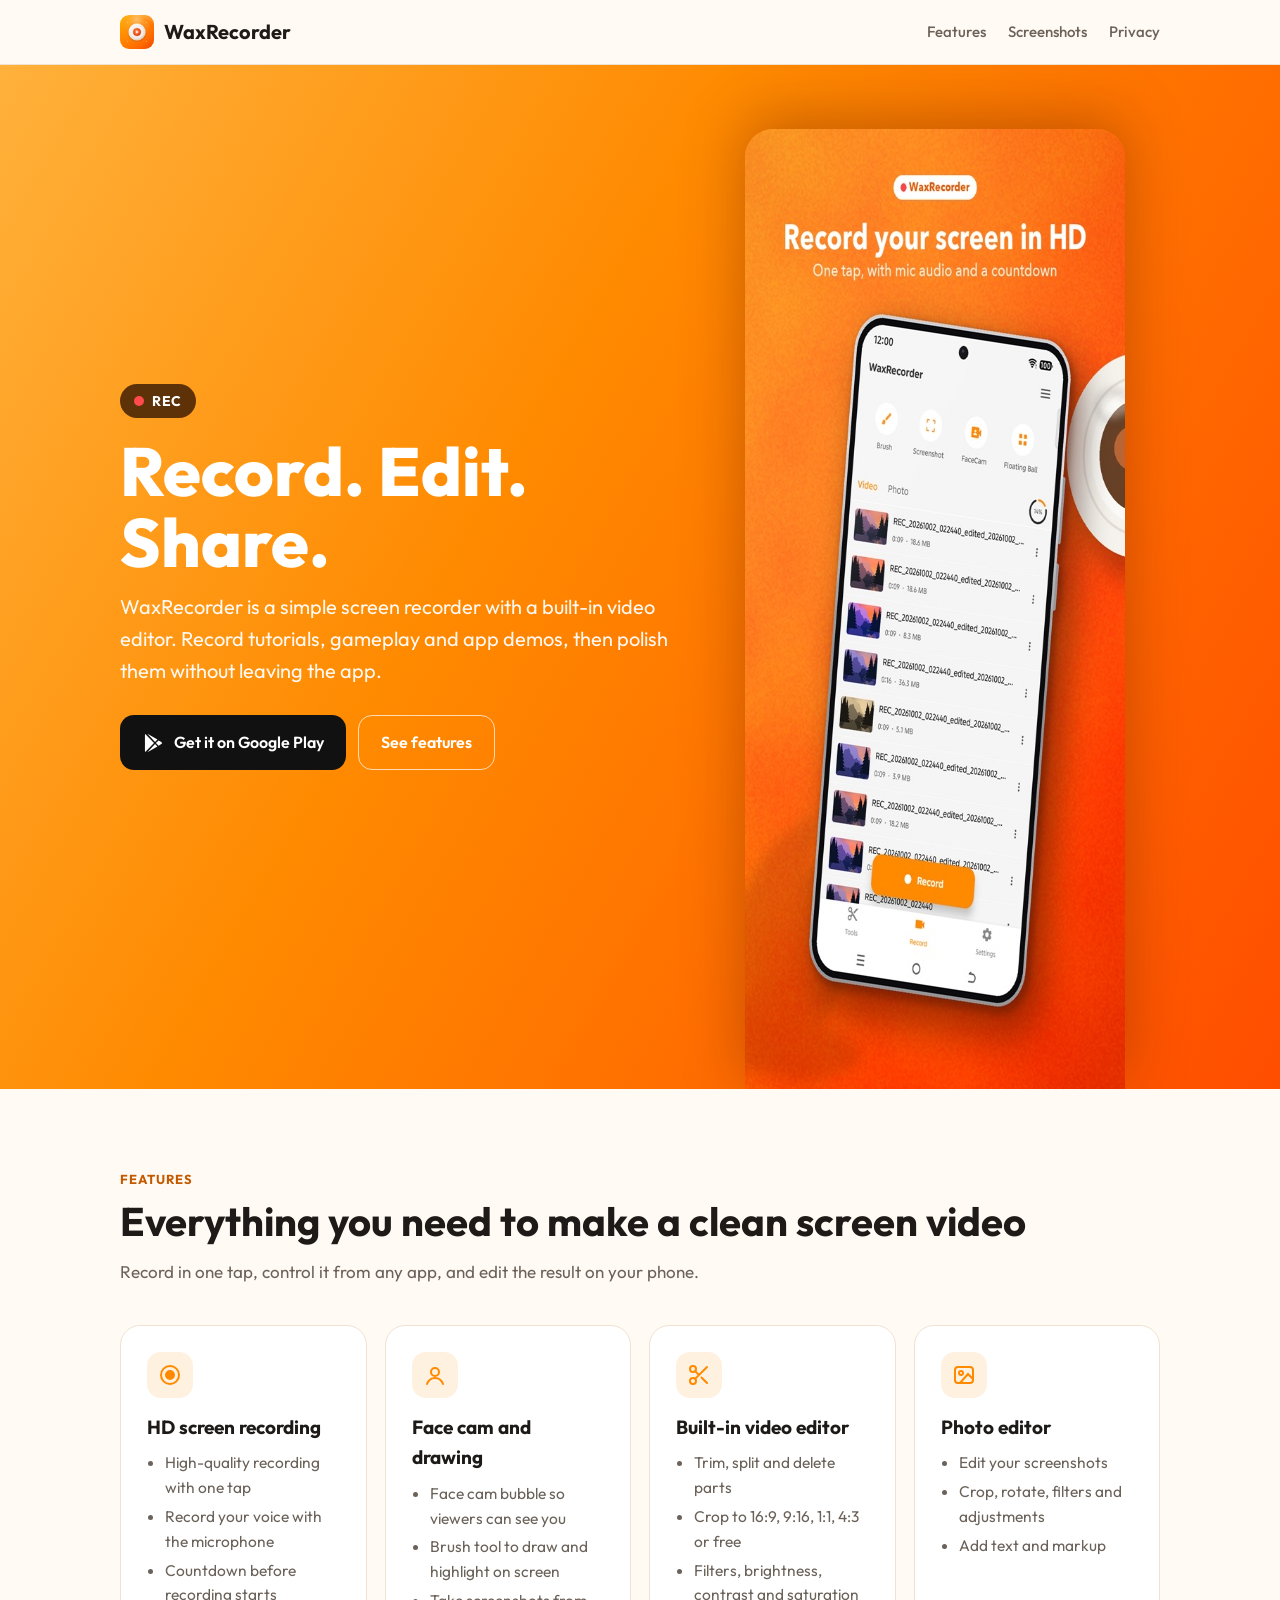
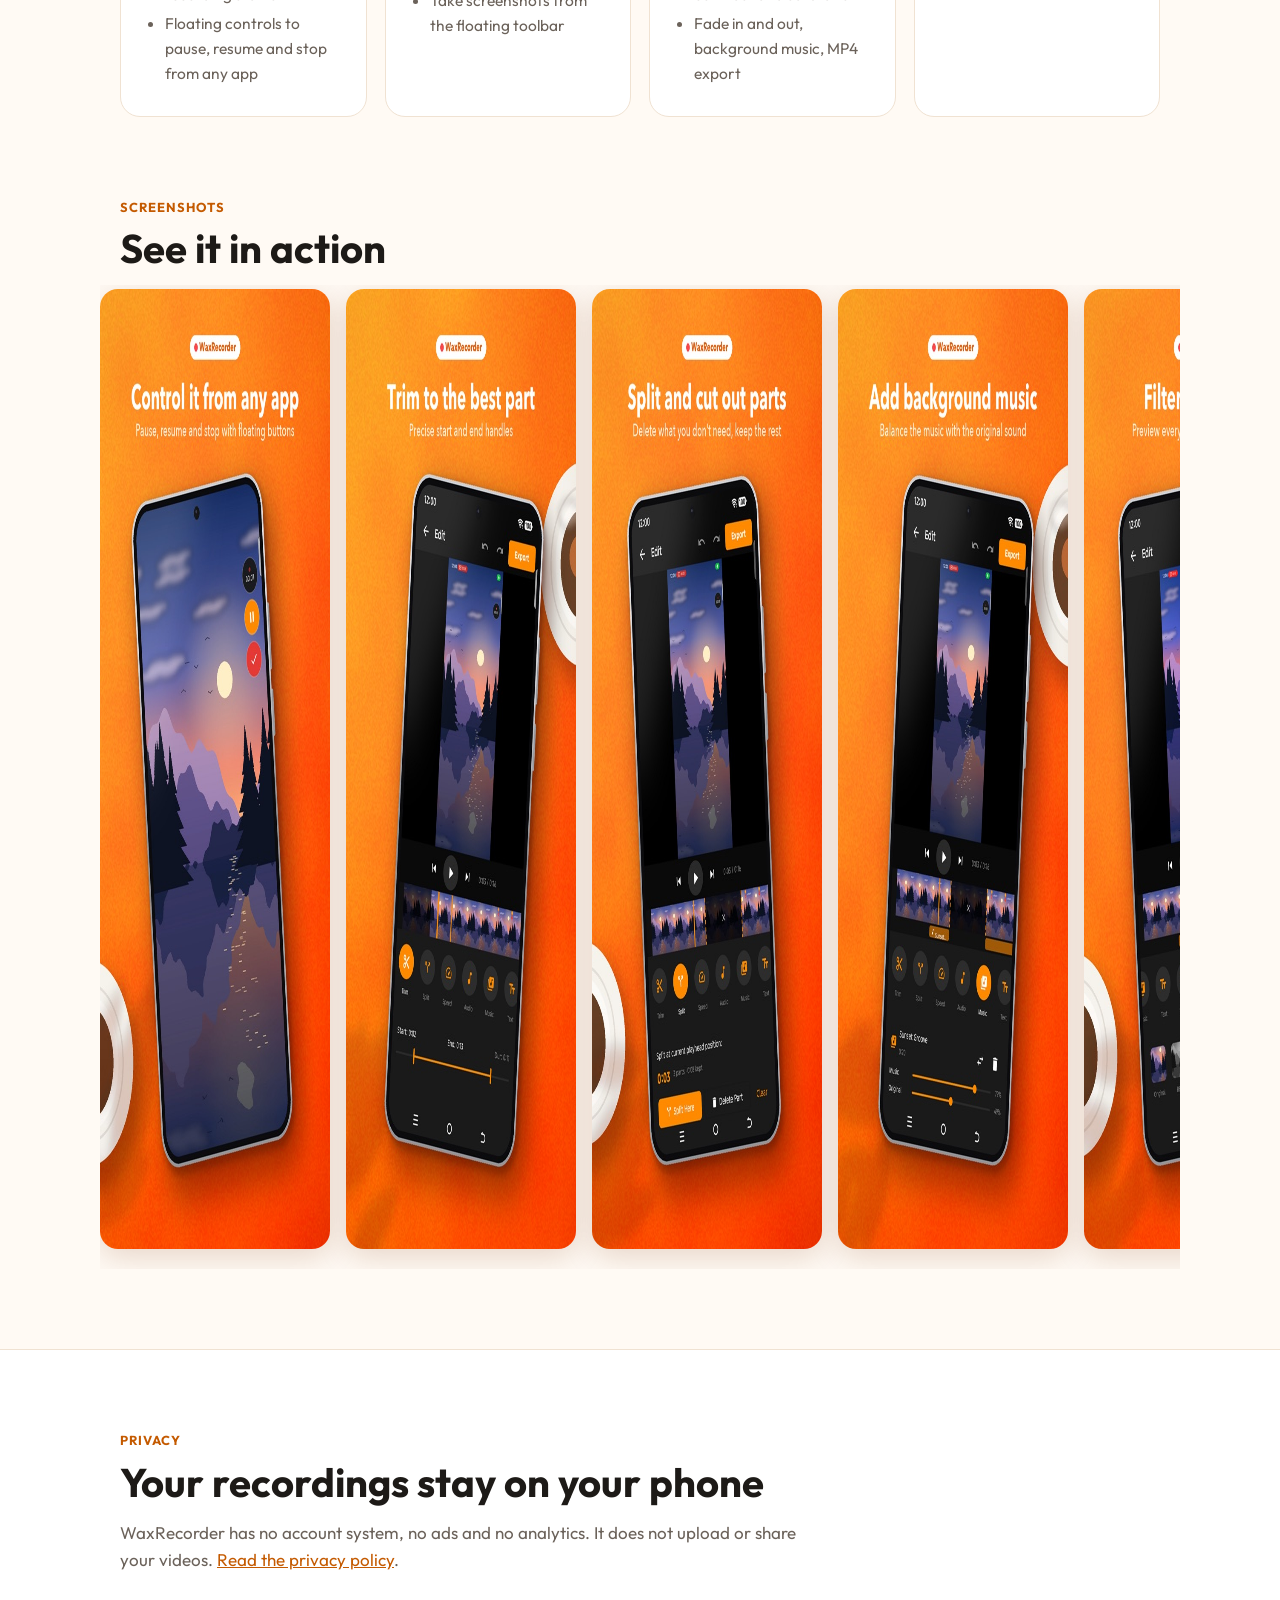
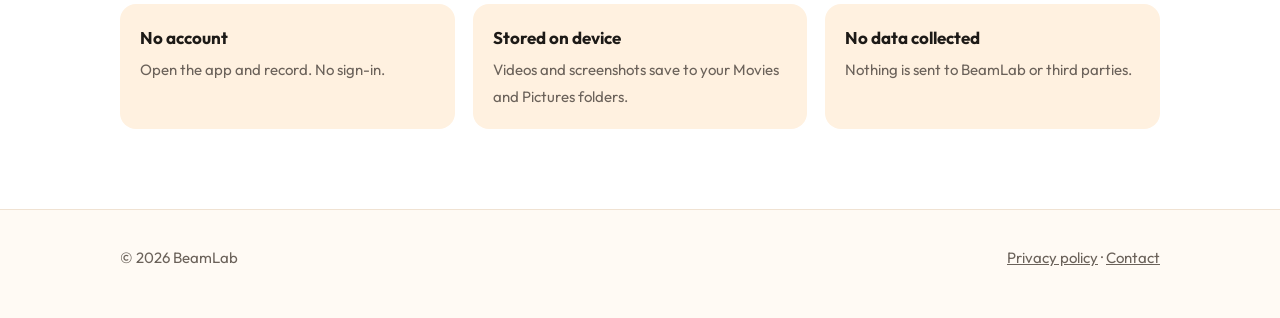
==== index.html @ 918859c5 "Add WaxRecorder website and privacy policy" ====
<!doctype html>
<html lang="en">
<head>
  <meta charset="utf-8">
  <meta name="viewport" content="width=device-width, initial-scale=1">
  <title>WaxRecorder: Screen Recorder</title>
  <meta name="description" content="Record your screen in HD, then trim, split, crop and add music in one app. No account, and your recordings stay on your device.">
  <meta property="og:title" content="WaxRecorder: Screen Recorder">
  <meta property="og:description" content="Record your screen in HD, then trim, split, crop and add music in one app.">
  <meta property="og:image" content="assets/og-image.jpg">
  <meta name="theme-color" content="#ff8a00">
  <link rel="icon" href="assets/favicon.png">
  <link rel="apple-touch-icon" href="assets/icon-192.png">
  <link rel="preconnect" href="https://fonts.googleapis.com">
  <link rel="preconnect" href="https://fonts.gstatic.com" crossorigin>
  <link href="https://fonts.googleapis.com/css2?family=Outfit:wght@400;500;600;700;800&display=swap" rel="stylesheet">
  <link rel="stylesheet" href="style.css">
</head>
<body>

<header class="site-header">
  <div class="wrap">
    <a class="logo" href="./"><img src="assets/icon-192.png" alt="">WaxRecorder</a>
    <nav class="nav">
      <a href="#features" class="hide-sm">Features</a>
      <a href="#screens" class="hide-sm">Screenshots</a>
      <a href="privacy.html">Privacy</a>
    </nav>
  </div>
</header>

<main>
  <div class="hero">
    <div class="wrap">
      <div>
        <span class="rec-pill">REC</span>
        <h1>Record. Edit. Share.</h1>
        <p class="lead">WaxRecorder is a simple screen recorder with a built-in video editor. Record tutorials, gameplay and app demos, then polish them without leaving the app.</p>
        <div class="cta-row">
          <a class="btn btn-dark" href="https://play.google.com/store/apps/details?id=com.beamlab.waxrecorder">
            <svg viewBox="0 0 24 24" fill="currentColor" aria-hidden="true"><path d="M3.6 2.3c-.3.3-.4.7-.4 1.2v17c0 .5.1.9.4 1.2l9.5-9.7-9.5-9.7zm10.6 10.8 2.7 2.7-11 6.3 8.3-9zm3.9-3.9 3 1.7c.9.5.9 1.8 0 2.3l-3 1.7-3-3 3-2.7zM5.9 1.9l11 6.3-2.7 2.7-8.3-9z"/></svg>
            Get it on Google Play
          </a>
          <a class="btn btn-ghost" href="#features">See features</a>
        </div>
      </div>
      <div class="hero-shot">
        <img src="assets/shots/01_home.jpg" alt="WaxRecorder home screen with recent recordings" width="540" height="960">
      </div>
    </div>
  </div>

  <section id="features">
    <div class="wrap">
      <div class="eyebrow">Features</div>
      <h2>Everything you need to make a clean screen video</h2>
      <p class="section-lead">Record in one tap, control it from any app, and edit the result on your phone.</p>

      <div class="features">
        <div class="card">
          <div class="ico"><svg viewBox="0 0 24 24" fill="none" stroke="currentColor" stroke-width="2" stroke-linecap="round"><circle cx="12" cy="12" r="9"/><circle cx="12" cy="12" r="4" fill="currentColor"/></svg></div>
          <h3>HD screen recording</h3>
          <ul>
            <li>High-quality recording with one tap</li>
            <li>Record your voice with the microphone</li>
            <li>Countdown before recording starts</li>
            <li>Floating controls to pause, resume and stop from any app</li>
          </ul>
        </div>
        <div class="card">
          <div class="ico"><svg viewBox="0 0 24 24" fill="none" stroke="currentColor" stroke-width="2" stroke-linecap="round"><circle cx="12" cy="9" r="4"/><path d="M4 21c1.5-4 4.5-6 8-6s6.5 2 8 6"/></svg></div>
          <h3>Face cam and drawing</h3>
          <ul>
            <li>Face cam bubble so viewers can see you</li>
            <li>Brush tool to draw and highlight on screen</li>
            <li>Take screenshots from the floating toolbar</li>
          </ul>
        </div>
        <div class="card">
          <div class="ico"><svg viewBox="0 0 24 24" fill="none" stroke="currentColor" stroke-width="2" stroke-linecap="round"><circle cx="6" cy="6" r="3"/><circle cx="6" cy="18" r="3"/><path d="M20 4 8.1 15.9M14.5 14.5 20 20M8.1 8.1 12 12"/></svg></div>
          <h3>Built-in video editor</h3>
          <ul>
            <li>Trim, split and delete parts</li>
            <li>Crop to 16:9, 9:16, 1:1, 4:3 or free</li>
            <li>Filters, brightness, contrast and saturation</li>
            <li>Fade in and out, background music, MP4 export</li>
          </ul>
        </div>
        <div class="card">
          <div class="ico"><svg viewBox="0 0 24 24" fill="none" stroke="currentColor" stroke-width="2" stroke-linecap="round"><rect x="3" y="4" width="18" height="16" rx="3"/><circle cx="9" cy="10" r="2"/><path d="m21 16-5-5-8 9"/></svg></div>
          <h3>Photo editor</h3>
          <ul>
            <li>Edit your screenshots</li>
            <li>Crop, rotate, filters and adjustments</li>
            <li>Add text and markup</li>
          </ul>
        </div>
      </div>
    </div>
  </section>

  <section id="screens" style="padding-top:0">
    <div class="wrap">
      <div class="eyebrow">Screenshots</div>
      <h2>See it in action</h2>
      <div class="shots" tabindex="0" aria-label="App screenshots, scroll sideways">
        <img src="assets/shots/02_floating.jpg" alt="Floating record controls over a playing video" loading="lazy" width="540" height="960">
        <img src="assets/shots/03_trim.jpg" alt="Editor trim tool" loading="lazy" width="540" height="960">
        <img src="assets/shots/04_split.jpg" alt="Editor split tool" loading="lazy" width="540" height="960">
        <img src="assets/shots/05_music.jpg" alt="Adding background music" loading="lazy" width="540" height="960">
        <img src="assets/shots/06_filters.jpg" alt="Filter presets" loading="lazy" width="540" height="960">
        <img src="assets/shots/07_crop.jpg" alt="Crop to 1:1" loading="lazy" width="540" height="960">
        <img src="assets/shots/09_settings.jpg" alt="Recording settings" loading="lazy" width="540" height="960">
      </div>
    </div>
  </section>

  <section class="privacy-band">
    <div class="wrap">
      <div class="eyebrow">Privacy</div>
      <h2>Your recordings stay on your phone</h2>
      <p class="section-lead" style="margin-bottom:0">WaxRecorder has no account system, no ads and no analytics. It does not upload or share your videos. <a href="privacy.html">Read the privacy policy</a>.</p>
      <div class="privacy-grid">
        <div><strong>No account</strong><span>Open the app and record. No sign-in.</span></div>
        <div><strong>Stored on device</strong><span>Videos and screenshots save to your Movies and Pictures folders.</span></div>
        <div><strong>No data collected</strong><span>Nothing is sent to BeamLab or third parties.</span></div>
      </div>
    </div>
  </section>
</main>

<footer class="site-footer">
  <div class="wrap">
    <span>© 2026 BeamLab</span>
    <span><a href="privacy.html">Privacy policy</a> · <a href="mailto:YOUR_EMAIL@example.com">Contact</a></span>
  </div>
</footer>

</body>
</html>
---- style.css ----
:root {
  --brand: #ff8a00;
  --brand-dark: #c45a00;
  --brand-deep: #ff4d00;
  --bg: #fffaf4;
  --surface: #ffffff;
  --text: #1d1a17;
  --muted: #6b625a;
  --border: #f0e2d2;
  --chip: #fff1e0;
}

@media (prefers-color-scheme: dark) {
  :root {
    --bg: #141210;
    --surface: #1e1b18;
    --text: #f4eee8;
    --muted: #a99d92;
    --border: #2f2a25;
    --chip: #2b2118;
  }
}

* { box-sizing: border-box; }

html { scroll-behavior: smooth; }

body {
  margin: 0;
  background: var(--bg);
  color: var(--text);
  font-family: "Outfit", system-ui, -apple-system, "Segoe UI", Roboto, sans-serif;
  font-size: 17px;
  line-height: 1.6;
  -webkit-font-smoothing: antialiased;
}

a { color: var(--brand-dark); }
@media (prefers-color-scheme: dark) { a { color: var(--brand); } }

img { max-width: 100%; display: block; }

.wrap { max-width: 1080px; margin: 0 auto; padding: 0 20px; }

/* Header */
.site-header {
  position: sticky; top: 0; z-index: 10;
  background: color-mix(in srgb, var(--bg) 85%, transparent);
  backdrop-filter: blur(10px);
  border-bottom: 1px solid var(--border);
}
.site-header .wrap { display: flex; align-items: center; justify-content: space-between; height: 64px; }
.logo { display: flex; align-items: center; gap: 10px; font-weight: 700; font-size: 20px; color: var(--text); text-decoration: none; }
.logo img { width: 34px; height: 34px; border-radius: 9px; }
.nav { display: flex; gap: 22px; }
.nav a { color: var(--muted); text-decoration: none; font-size: 15px; font-weight: 500; }
.nav a:hover { color: var(--text); }

/* Hero */
.hero {
  background: linear-gradient(120deg, #ffb13b 0%, var(--brand) 40%, var(--brand-deep) 100%);
  color: #fff;
  overflow: hidden;
}
.hero .wrap { display: grid; grid-template-columns: 1.1fr 0.9fr; gap: 40px; align-items: center; padding-top: 64px; padding-bottom: 0; }
.rec-pill {
  display: inline-flex; align-items: center; gap: 8px;
  background: rgba(40, 14, 0, 0.75); padding: 6px 14px; border-radius: 999px;
  font-weight: 700; font-size: 14px; letter-spacing: 0.04em;
}
.rec-pill::before { content: ""; width: 10px; height: 10px; border-radius: 50%; background: #ff4b4b; animation: blink 1.4s infinite; }
@keyframes blink { 50% { opacity: 0.25; } }
@media (prefers-reduced-motion: reduce) { .rec-pill::before { animation: none; } }

.hero h1 { font-size: clamp(40px, 7vw, 68px); line-height: 1.05; margin: 18px 0 12px; font-weight: 800; }
.hero p.lead { font-size: 20px; margin: 0 0 28px; opacity: 0.95; max-width: 30em; }
.hero-shot { align-self: end; }
.hero-shot img { width: 100%; max-width: 380px; margin: 0 auto; border-radius: 28px 28px 0 0; box-shadow: 0 -10px 60px rgba(80, 20, 0, 0.35); }

.cta-row { display: flex; flex-wrap: wrap; gap: 12px; padding-bottom: 64px; }
.btn {
  display: inline-flex; align-items: center; gap: 10px;
  padding: 14px 22px; border-radius: 14px; font-weight: 600; text-decoration: none; font-size: 16px;
}
.btn-dark { background: #111; color: #fff; }
.btn-dark:hover { background: #000; }
.btn-ghost { border: 1.5px solid rgba(255, 255, 255, 0.7); color: #fff; }
.btn-ghost:hover { background: rgba(255, 255, 255, 0.12); }
.btn svg { width: 22px; height: 22px; }

/* Sections */
section { padding: 80px 0; }
.eyebrow { color: var(--brand-dark); font-weight: 700; letter-spacing: 0.08em; text-transform: uppercase; font-size: 13px; }
@media (prefers-color-scheme: dark) { .eyebrow { color: var(--brand); } }
h2 { font-size: clamp(28px, 4vw, 40px); line-height: 1.15; margin: 8px 0 14px; }
.section-lead { color: var(--muted); max-width: 40em; margin: 0 0 40px; }

.features { display: grid; grid-template-columns: repeat(auto-fit, minmax(240px, 1fr)); gap: 18px; }
.card { background: var(--surface); border: 1px solid var(--border); border-radius: 20px; padding: 26px; }
.card .ico {
  width: 46px; height: 46px; border-radius: 14px; display: grid; place-items: center;
  background: var(--chip); color: var(--brand); margin-bottom: 14px;
}
.card .ico svg { width: 24px; height: 24px; }
.card h3 { margin: 0 0 8px; font-size: 19px; }
.card ul { margin: 0; padding-left: 18px; color: var(--muted); font-size: 15.5px; }
.card li { margin: 4px 0; }

/* Screenshot strip */
.shots {
  display: flex; gap: 16px; overflow-x: auto; scroll-snap-type: x mandatory;
  padding: 4px 20px 20px; margin: 0 -20px;
  scrollbar-width: thin;
}
.shots img {
  flex: 0 0 auto; width: 230px; border-radius: 18px; scroll-snap-align: start;
  box-shadow: 0 8px 30px rgba(120, 50, 0, 0.18);
}

/* Privacy band */
.privacy-band { background: var(--surface); border-top: 1px solid var(--border); border-bottom: 1px solid var(--border); }
.privacy-grid { display: grid; grid-template-columns: repeat(auto-fit, minmax(200px, 1fr)); gap: 18px; margin-top: 30px; }
.privacy-grid div { padding: 20px; border-radius: 16px; background: var(--chip); }
.privacy-grid strong { display: block; font-size: 17px; margin-bottom: 4px; }
.privacy-grid span { color: var(--muted); font-size: 15px; }

/* Footer */
.site-footer { padding: 36px 0 48px; color: var(--muted); font-size: 15px; }
.site-footer .wrap { display: flex; flex-wrap: wrap; justify-content: space-between; gap: 16px; }
.site-footer a { color: var(--muted); }

/* Legal / doc pages */
.doc { max-width: 760px; margin: 0 auto; padding: 56px 20px 80px; }
.doc h1 { font-size: clamp(32px, 5vw, 44px); margin: 0 0 6px; line-height: 1.15; }
.doc .updated { color: var(--muted); margin: 0 0 36px; }
.doc h2 { font-size: 24px; margin: 40px 0 10px; }
.doc ul { padding-left: 22px; }
.doc li { margin: 8px 0; }
.doc .note { background: var(--chip); border-radius: 14px; padding: 16px 20px; }

@media (max-width: 760px) {
  .hero .wrap { grid-template-columns: 1fr; padding-top: 44px; gap: 0; }
  .cta-row { padding-bottom: 36px; }
  .hero-shot img { max-width: 280px; }
  .nav { gap: 14px; }
  .nav .hide-sm { display: none; }
  section { padding: 56px 0; }
}
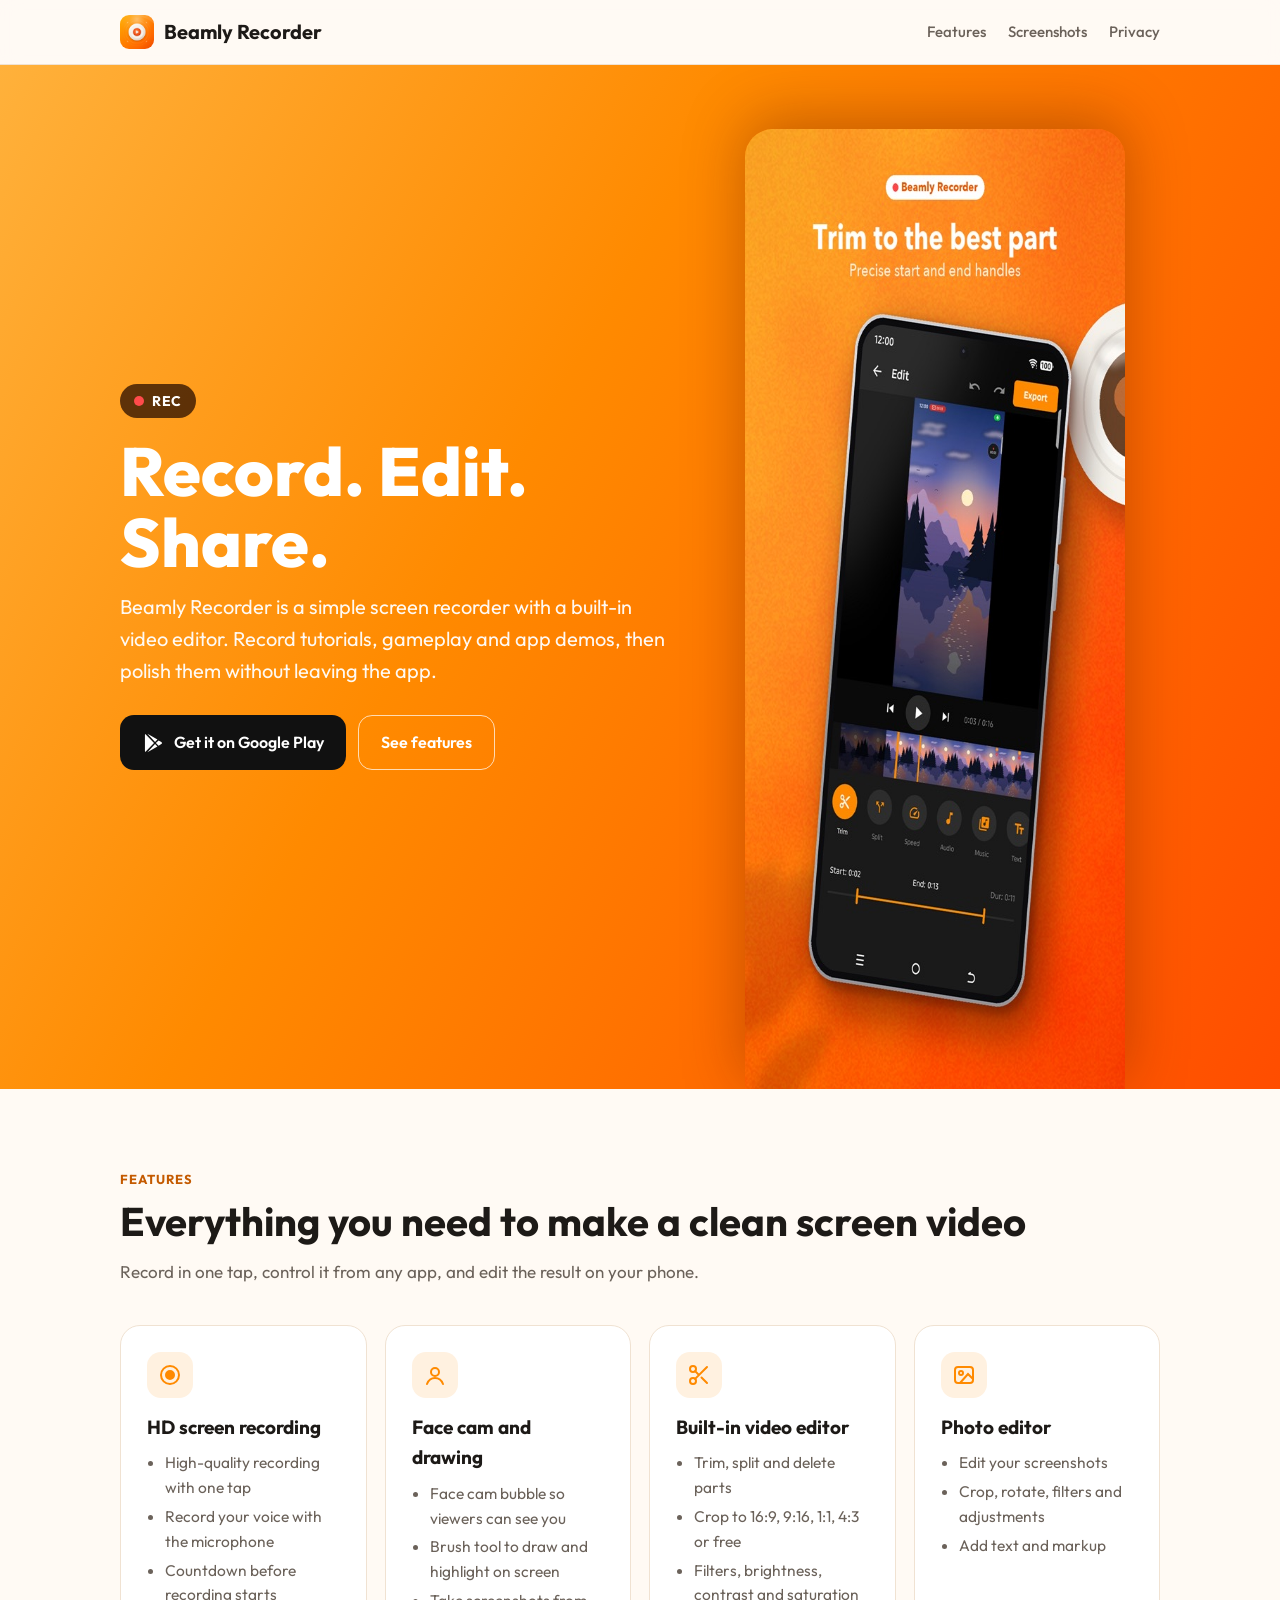
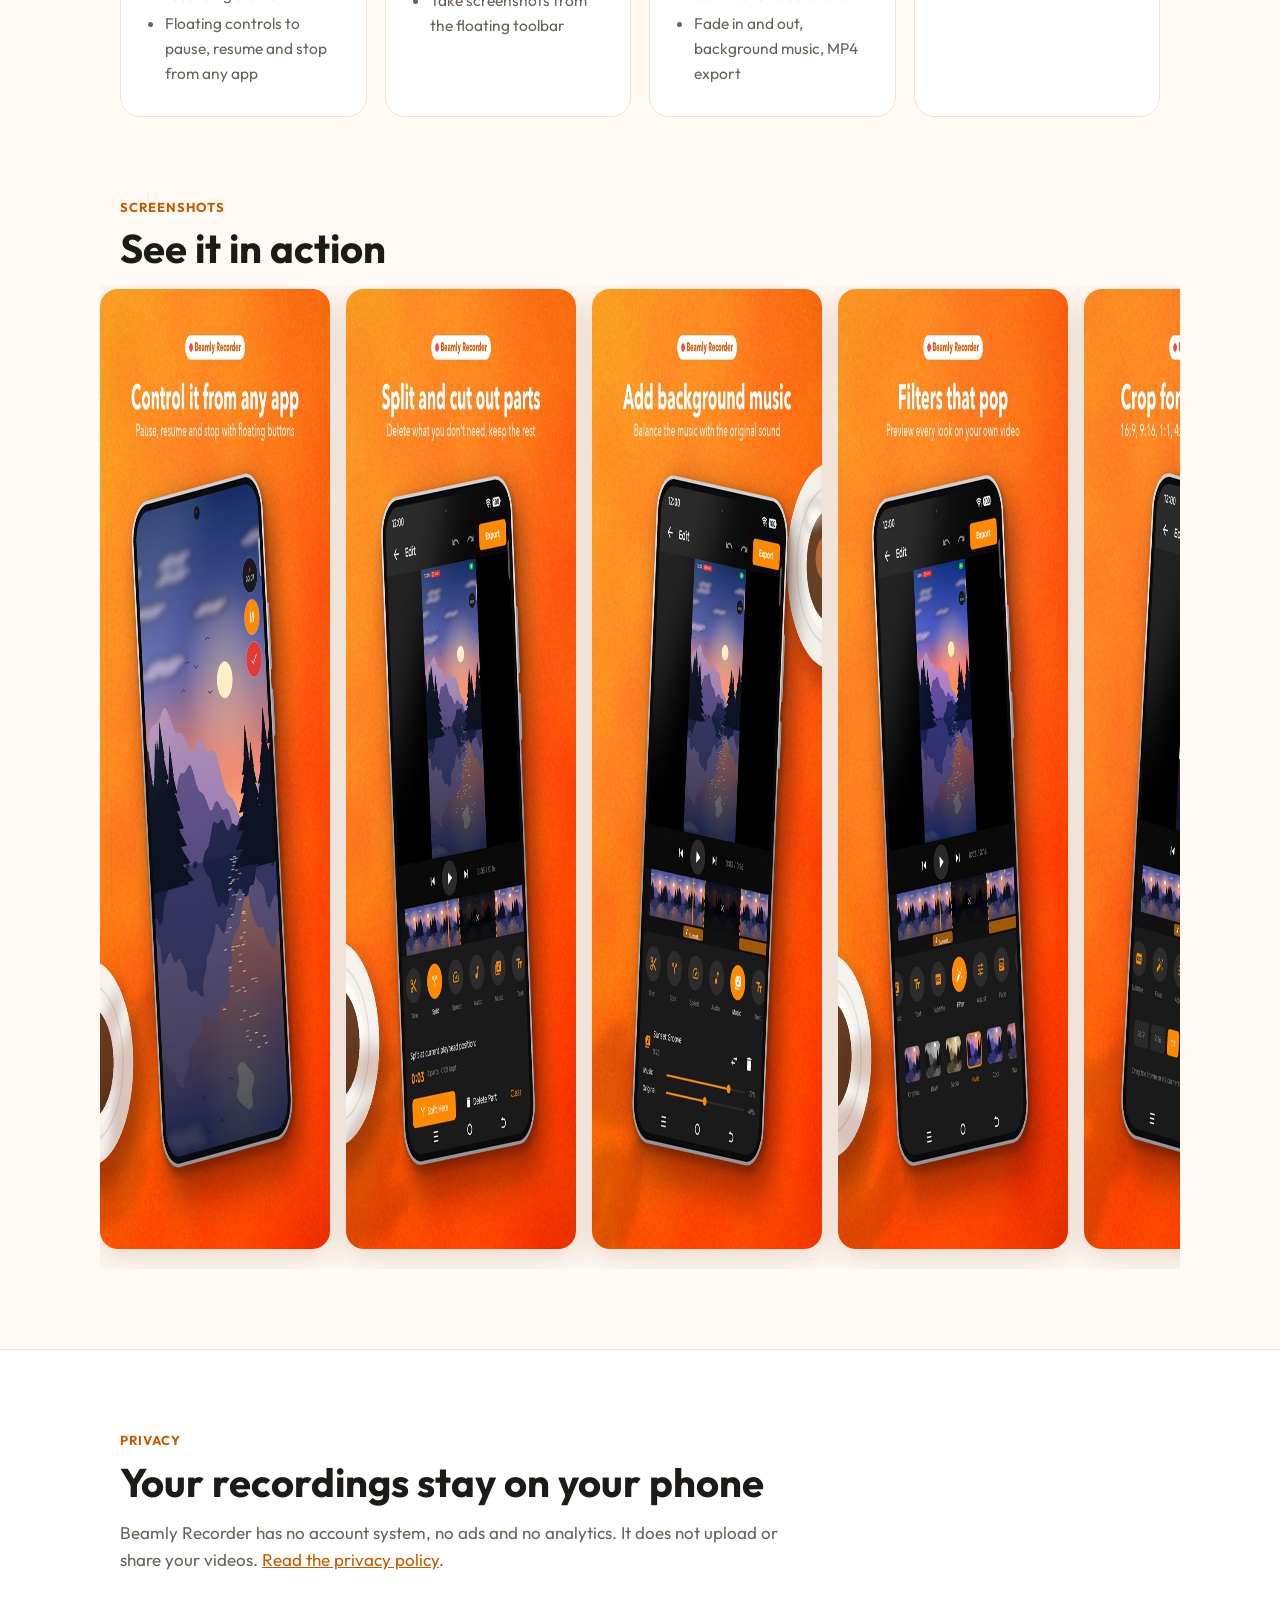
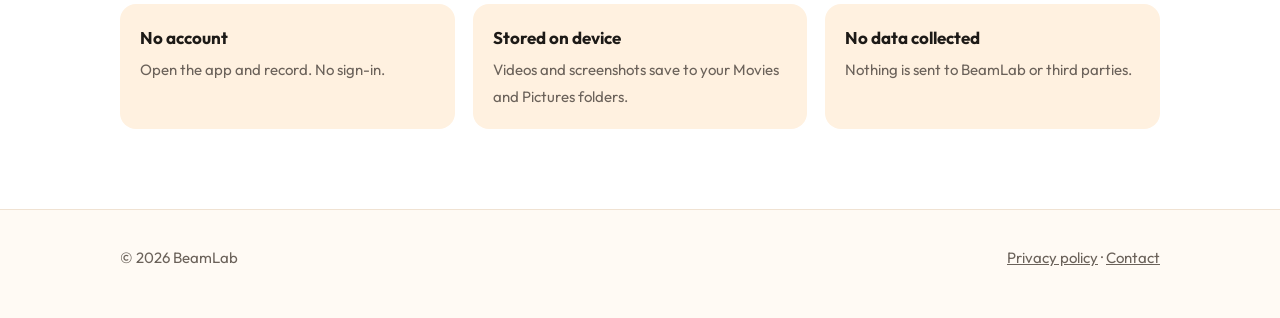
==== commit 6970e008: "Rename app to Beamly Recorder" ====
--- a/index.html
+++ b/index.html
@@ -3,9 +3,9 @@
 <head>
   <meta charset="utf-8">
   <meta name="viewport" content="width=device-width, initial-scale=1">
-  <title>WaxRecorder: Screen Recorder</title>
+  <title>Beamly Recorder</title>
   <meta name="description" content="Record your screen in HD, then trim, split, crop and add music in one app. No account, and your recordings stay on your device.">
-  <meta property="og:title" content="WaxRecorder: Screen Recorder">
+  <meta property="og:title" content="Beamly Recorder">
   <meta property="og:description" content="Record your screen in HD, then trim, split, crop and add music in one app.">
   <meta property="og:image" content="assets/og-image.jpg">
   <meta name="theme-color" content="#ff8a00">
@@ -20,7 +20,7 @@
 
 <header class="site-header">
   <div class="wrap">
-    <a class="logo" href="./"><img src="assets/icon-192.png" alt="">WaxRecorder</a>
+    <a class="logo" href="./"><img src="assets/icon-192.png" alt="">Beamly Recorder</a>
     <nav class="nav">
       <a href="#features" class="hide-sm">Features</a>
       <a href="#screens" class="hide-sm">Screenshots</a>
@@ -35,9 +35,9 @@
       <div>
         <span class="rec-pill">REC</span>
         <h1>Record. Edit. Share.</h1>
-        <p class="lead">WaxRecorder is a simple screen recorder with a built-in video editor. Record tutorials, gameplay and app demos, then polish them without leaving the app.</p>
+        <p class="lead">Beamly Recorder is a simple screen recorder with a built-in video editor. Record tutorials, gameplay and app demos, then polish them without leaving the app.</p>
         <div class="cta-row">
-          <a class="btn btn-dark" href="https://play.google.com/store/apps/details?id=com.beamlab.waxrecorder">
+          <a class="btn btn-dark" href="https://play.google.com/store/apps/details?id=com.beamlab.beamlyrecorder">
             <svg viewBox="0 0 24 24" fill="currentColor" aria-hidden="true"><path d="M3.6 2.3c-.3.3-.4.7-.4 1.2v17c0 .5.1.9.4 1.2l9.5-9.7-9.5-9.7zm10.6 10.8 2.7 2.7-11 6.3 8.3-9zm3.9-3.9 3 1.7c.9.5.9 1.8 0 2.3l-3 1.7-3-3 3-2.7zM5.9 1.9l11 6.3-2.7 2.7-8.3-9z"/></svg>
             Get it on Google Play
           </a>
@@ -45,7 +45,7 @@
         </div>
       </div>
       <div class="hero-shot">
-        <img src="assets/shots/01_home.jpg" alt="WaxRecorder home screen with recent recordings" width="540" height="960">
+        <img src="assets/shots/03_trim.jpg" alt="Beamly Recorder video editor with the trim tool" width="540" height="960">
       </div>
     </div>
   </div>
@@ -105,12 +105,10 @@
       <h2>See it in action</h2>
       <div class="shots" tabindex="0" aria-label="App screenshots, scroll sideways">
         <img src="assets/shots/02_floating.jpg" alt="Floating record controls over a playing video" loading="lazy" width="540" height="960">
-        <img src="assets/shots/03_trim.jpg" alt="Editor trim tool" loading="lazy" width="540" height="960">
         <img src="assets/shots/04_split.jpg" alt="Editor split tool" loading="lazy" width="540" height="960">
         <img src="assets/shots/05_music.jpg" alt="Adding background music" loading="lazy" width="540" height="960">
         <img src="assets/shots/06_filters.jpg" alt="Filter presets" loading="lazy" width="540" height="960">
         <img src="assets/shots/07_crop.jpg" alt="Crop to 1:1" loading="lazy" width="540" height="960">
-        <img src="assets/shots/09_settings.jpg" alt="Recording settings" loading="lazy" width="540" height="960">
       </div>
     </div>
   </section>
@@ -119,7 +117,7 @@
     <div class="wrap">
       <div class="eyebrow">Privacy</div>
       <h2>Your recordings stay on your phone</h2>
-      <p class="section-lead" style="margin-bottom:0">WaxRecorder has no account system, no ads and no analytics. It does not upload or share your videos. <a href="privacy.html">Read the privacy policy</a>.</p>
+      <p class="section-lead" style="margin-bottom:0">Beamly Recorder has no account system, no ads and no analytics. It does not upload or share your videos. <a href="privacy.html">Read the privacy policy</a>.</p>
       <div class="privacy-grid">
         <div><strong>No account</strong><span>Open the app and record. No sign-in.</span></div>
         <div><strong>Stored on device</strong><span>Videos and screenshots save to your Movies and Pictures folders.</span></div>
